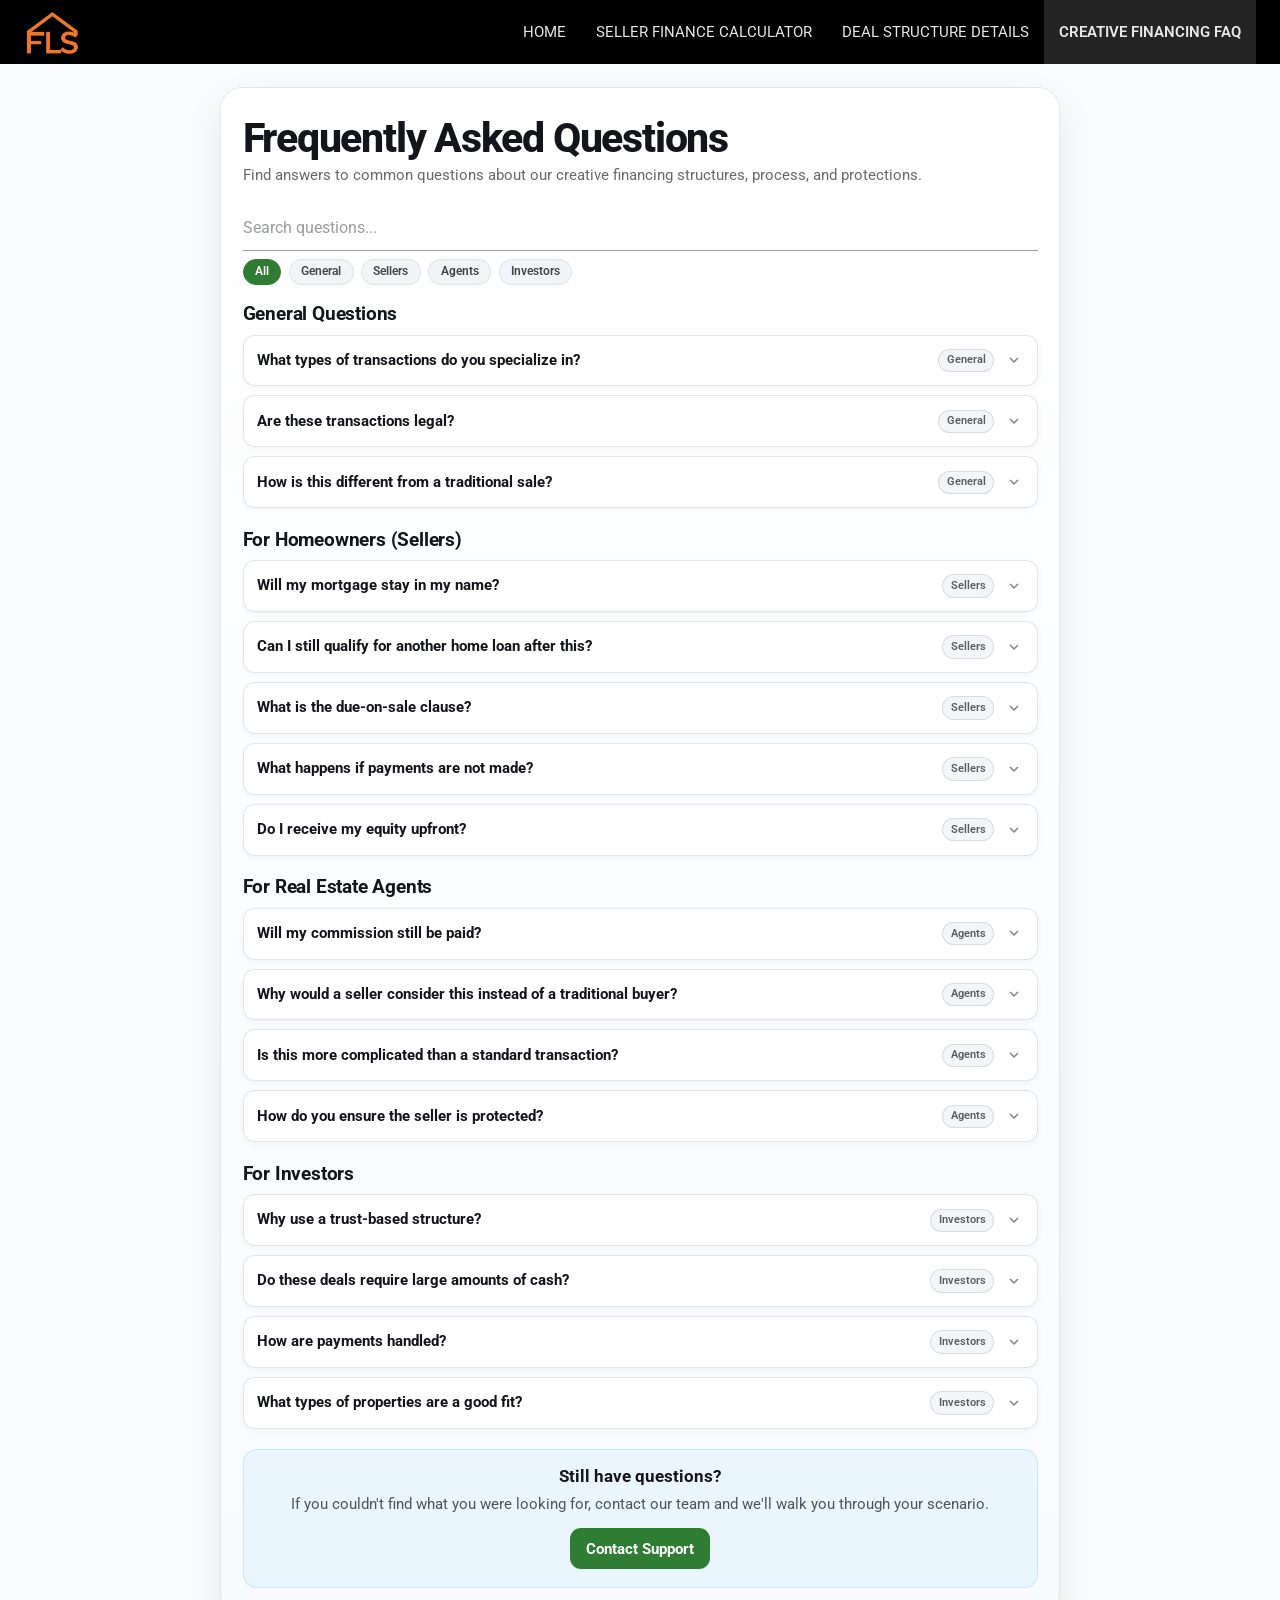
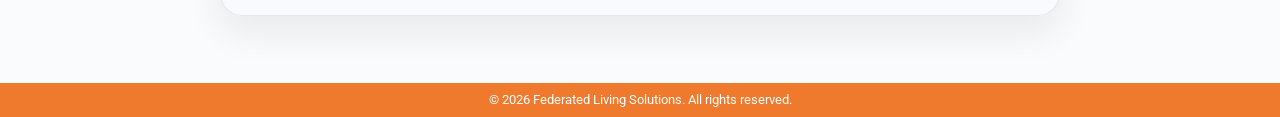
==== creative-financing-faq.html @ 3bc5216f "new updates" ====
<!DOCTYPE html>
<html lang="en">
<head>
  <meta charset="UTF-8">
  <meta name="viewport" content="width=device-width, initial-scale=1.0">
  <title>Creative Financing FAQ | Federated Living Solutions</title>
  <link rel="icon" href="images/favicon.png" type="image/png">
  <link rel="apple-touch-icon" href="images/favicon.png">
  <link href="https://fonts.googleapis.com/icon?family=Material+Icons" rel="stylesheet">
  <link href="https://fonts.googleapis.com/css2?family=Roboto:wght@400;500;600;700&display=swap" rel="stylesheet">
  <link rel="stylesheet" href="https://cdnjs.cloudflare.com/ajax/libs/materialize/1.0.0/css/materialize.min.css">
  <link rel="stylesheet" href="style.css">
</head>
<body class="subpage-body">
  <header>
    <nav class="nav-extended fls-nav">
      <div class="nav-wrapper nav-full-width">
        <a href="index.html" class="brand-logo">
          <img src="images/logo_design_only.png" alt="Federated Living Solutions" class="nav-logo">
        </a>
        <a href="#" data-target="mobile-nav" class="sidenav-trigger"><i class="material-icons">menu</i></a>
        <ul id="nav-mobile" class="right hide-on-med-and-down">
          <li><a href="index.html">Home</a></li>
          <li><a href="seller-finance-offer-value-calculator.html">Seller finance calculator</a></li>
          <li><a href="deal-structure-details.html">Deal structure details</a></li>
          <li><a href="creative-financing-faq.html" class="active">Creative financing FAQ</a></li>
        </ul>
      </div>
    </nav>
    <ul class="sidenav" id="mobile-nav">
      <li><a href="index.html">Home</a></li>
      <li><a href="seller-finance-offer-value-calculator.html">Seller finance calculator</a></li>
      <li><a href="deal-structure-details.html">Deal structure details</a></li>
      <li><a href="creative-financing-faq.html" class="active">Creative financing FAQ</a></li>
    </ul>
  </header>

  <main class="subpage-main faq-page">
    <div class="container faq-container">
      <section class="faq-shell">
        <h1 class="subpage-title faq-title">Frequently Asked Questions</h1>
        <p class="faq-subtitle">
          Find answers to common questions about our creative financing structures, process, and protections.
        </p>

        <input
          id="faqSearch"
          class="faq-search"
          type="text"
          placeholder="Search questions..."
          autocomplete="off"
        />

        <div class="faq-chip-row" role="tablist" aria-label="Filter FAQ category">
          <button class="faq-chip is-active" data-filter="All" type="button">All</button>
          <button class="faq-chip" data-filter="General" type="button">General</button>
          <button class="faq-chip" data-filter="Sellers" type="button">Sellers</button>
          <button class="faq-chip" data-filter="Agents" type="button">Agents</button>
          <button class="faq-chip" data-filter="Investors" type="button">Investors</button>
        </div>

        <section id="faq-general" class="faq-group">
          <h2 class="faq-group-title">General Questions</h2>

          <details class="faq-item" data-tag="General">
            <summary>
              <span class="faq-question">What types of transactions do you specialize in?</span>
              <span class="faq-tag">General</span>
            </summary>
            <div class="faq-answer">
              We specialize in three primary structures: seller financing, the Mortgage Takeover Trust Acquisition Method,
              and hybrid structures that combine both. Each is designed to create flexible, clearly documented solutions
              that can benefit all parties involved.
            </div>
          </details>

          <details class="faq-item" data-tag="General">
            <summary>
              <span class="faq-question">Are these transactions legal?</span>
              <span class="faq-tag">General</span>
            </summary>
            <div class="faq-answer">
              Yes. These transactions are legal and commonly used in real estate. We structure all agreements with proper
              documentation and in alignment with established lending practices. We also encourage all parties to seek
              independent legal and financial advice before proceeding.
            </div>
          </details>

          <details class="faq-item" data-tag="General">
            <summary>
              <span class="faq-question">How is this different from a traditional sale?</span>
              <span class="faq-tag">General</span>
            </summary>
            <div class="faq-answer">
              A traditional sale typically requires a buyer to obtain a new loan and pay off the seller's existing
              mortgage at closing. Our approach allows for more flexibility by structuring terms that may avoid immediate
              payoff while still maintaining clear agreements and defined responsibilities.
            </div>
          </details>
        </section>

        <section id="faq-sellers" class="faq-group">
          <h2 class="faq-group-title">For Homeowners (Sellers)</h2>

          <details class="faq-item" data-tag="Sellers">
            <summary>
              <span class="faq-question">Will my mortgage stay in my name?</span>
              <span class="faq-tag">Sellers</span>
            </summary>
            <div class="faq-answer">
              In certain structures, including the Mortgage Takeover Trust Acquisition Method, the existing mortgage may
              remain in your name. However, responsibility for making payments is clearly defined and transferred through
              documented agreements.
            </div>
          </details>

          <details class="faq-item" data-tag="Sellers">
            <summary>
              <span class="faq-question">Can I still qualify for another home loan after this?</span>
              <span class="faq-tag">Sellers</span>
            </summary>
            <div class="faq-answer">
              In many cases, yes. With proper documentation (such as a lease agreement and proof of rental income),
              lenders may allow rental income to offset your existing mortgage when qualifying for a new loan, even
              without prior rental history.
            </div>
          </details>

          <details class="faq-item" data-tag="Sellers">
            <summary>
              <span class="faq-question">What is the due-on-sale clause?</span>
              <span class="faq-tag">Sellers</span>
            </summary>
            <div class="faq-answer">
              Most mortgages contain a due-on-sale clause, giving the lender the right to call the loan due if ownership
              changes. While this clause exists, these transactions are structured with an understanding of how lenders
              typically evaluate performing loans and documented agreements.
            </div>
          </details>

          <details class="faq-item" data-tag="Sellers">
            <summary>
              <span class="faq-question">What happens if payments are not made?</span>
              <span class="faq-tag">Sellers</span>
            </summary>
            <div class="faq-answer">
              Agreements clearly define responsibilities and protections. As with any transaction, risk exists. Our
              structures are designed to mitigate it through documentation and controls. If a payment is missed, a deed
              in lieu of foreclosure can be used based on the governing agreement.
            </div>
          </details>

          <details class="faq-item" data-tag="Sellers">
            <summary>
              <span class="faq-question">Do I receive my equity upfront?</span>
              <span class="faq-tag">Sellers</span>
            </summary>
            <div class="faq-answer">
              It depends on structure. Some transactions provide partial upfront proceeds, while others distribute equity
              over time through structured payments.
            </div>
          </details>
        </section>

        <section id="faq-agents" class="faq-group">
          <h2 class="faq-group-title">For Real Estate Agents</h2>

          <details class="faq-item" data-tag="Agents">
            <summary>
              <span class="faq-question">Will my commission still be paid?</span>
              <span class="faq-tag">Agents</span>
            </summary>
            <div class="faq-answer">
              Yes. Commissions are preserved and paid according to agreed transaction terms, consistent with standard
              deal documentation.
            </div>
          </details>

          <details class="faq-item" data-tag="Agents">
            <summary>
              <span class="faq-question">Why would a seller consider this instead of a traditional buyer?</span>
              <span class="faq-tag">Agents</span>
            </summary>
            <div class="faq-answer">
              These structures can help when a property is not attracting strong traditional offers, when maximizing price
              is important, or when flexibility in timing and payments is a priority.
            </div>
          </details>

          <details class="faq-item" data-tag="Agents">
            <summary>
              <span class="faq-question">Is this more complicated than a standard transaction?</span>
              <span class="faq-tag">Agents</span>
            </summary>
            <div class="faq-answer">
              It can be different, but not necessarily more complicated. The primary difference is structure. We manage
              communication, documentation, and coordination to keep all parties aligned.
            </div>
          </details>

          <details class="faq-item" data-tag="Agents">
            <summary>
              <span class="faq-question">How do you ensure the seller is protected?</span>
              <span class="faq-tag">Agents</span>
            </summary>
            <div class="faq-answer">
              We use clear documentation, defined roles, and trust-based oversight where applicable. Independent legal and
              financial review is encouraged so parties fully understand the agreement before closing.
            </div>
          </details>
        </section>

        <section id="faq-investors" class="faq-group">
          <h2 class="faq-group-title">For Investors</h2>

          <details class="faq-item" data-tag="Investors">
            <summary>
              <span class="faq-question">Why use a trust-based structure?</span>
              <span class="faq-tag">Investors</span>
            </summary>
            <div class="faq-answer">
              A trust-based structure provides organization, documentation, and clear role definition. It can also align
              with how lenders verify ownership interests and borrower eligibility.
            </div>
          </details>

          <details class="faq-item" data-tag="Investors">
            <summary>
              <span class="faq-question">Do these deals require large amounts of cash?</span>
              <span class="faq-tag">Investors</span>
            </summary>
            <div class="faq-answer">
              Not always. Many structures are designed to reduce reliance on traditional financing and can be tailored to
              lower upfront capital requirements, depending on the deal.
            </div>
          </details>

          <details class="faq-item" data-tag="Investors">
            <summary>
              <span class="faq-question">How are payments handled?</span>
              <span class="faq-tag">Investors</span>
            </summary>
            <div class="faq-answer">
              Payment structures are deal-specific but clearly defined in writing. Payments may go directly to the seller,
              toward an existing mortgage, or both.
            </div>
          </details>

          <details class="faq-item" data-tag="Investors">
            <summary>
              <span class="faq-question">What types of properties are a good fit?</span>
              <span class="faq-tag">Investors</span>
            </summary>
            <div class="faq-answer">
              These structures are often suitable for properties with existing financing, properties with equity, and
              situations where flexibility is needed to reach an agreement.
            </div>
          </details>
        </section>

        <section class="faq-support">
          <h3>Still have questions?</h3>
          <p>
            If you couldn't find what you were looking for, contact our team and we'll walk you through your scenario.
          </p>
          <a href="mailto:paul@federatedlivingsolutions.com" class="faq-support-btn">Contact Support</a>
        </section>
      </section>
    </div>
  </main>

  <footer class="page-footer fls-primary">
    <div class="container">
      <div class="row">
        <div class="col s12">
          <p class="white-text">&copy; 2026 Federated Living Solutions. All rights reserved.</p>
        </div>
      </div>
    </div>
  </footer>

  <script src="https://cdnjs.cloudflare.com/ajax/libs/materialize/1.0.0/js/materialize.min.js"></script>
  <script>
    document.addEventListener('DOMContentLoaded', function() {
      M.Sidenav.init(document.querySelectorAll('.sidenav'), {});

      var searchInput = document.getElementById('faqSearch');
      var chips = Array.from(document.querySelectorAll('.faq-chip'));
      var items = Array.from(document.querySelectorAll('.faq-item'));
      var groups = Array.from(document.querySelectorAll('.faq-group'));
      var currentFilter = 'All';

      function normalize(text) {
        return String(text || '').toLowerCase().trim();
      }

      function updateFaq() {
        var query = normalize(searchInput ? searchInput.value : '');

        items.forEach(function (item) {
          var tag = item.getAttribute('data-tag') || '';
          var text = normalize(item.textContent);
          var matchesFilter = currentFilter === 'All' || tag === currentFilter;
          var matchesQuery = !query || text.indexOf(query) !== -1;
          item.style.display = matchesFilter && matchesQuery ? '' : 'none';
          if (!(matchesFilter && matchesQuery)) {
            item.removeAttribute('open');
          }
        });

        groups.forEach(function (group) {
          var hasVisible = Array.from(group.querySelectorAll('.faq-item')).some(function (item) {
            return item.style.display !== 'none';
          });
          group.style.display = hasVisible ? '' : 'none';
        });
      }

      if (searchInput) {
        searchInput.addEventListener('input', updateFaq);
      }

      chips.forEach(function (chip) {
        chip.addEventListener('click', function () {
          currentFilter = chip.getAttribute('data-filter') || 'All';
          chips.forEach(function (c) {
            c.classList.toggle('is-active', c === chip);
          });
          updateFaq();
        });
      });

      updateFaq();
    });
  </script>
</body>
</html>
---- style.css ----
/* Federated Living Solutions – orange theme & overrides */

:root {
  --primary: rgb(239, 121, 44);
  --primary-dark: rgb(210, 100, 35);
  --primary-light: rgba(239, 121, 44, 0.15);
  --house-blue: #1a2d4a;
  --house-sky: #c7d7e8;
  --house-sky-soft: #87b0dc;
}

html {
  scroll-behavior: smooth;
  overflow-x: hidden;
}

body {
  font-family: 'Roboto', sans-serif;
  background-color: #fafbfc;
  overflow-x: hidden;
}

/* Theme overrides */
.fls-primary {
  background-color: var(--primary) !important;
}

.fls-nav {
  background: #000 !important;
  border: none !important;
  box-shadow: none !important;
}

.fls-primary-text {
  color: var(--primary) !important;
}

.fls-btn {
  background-color: var(--primary) !important;
}

.fls-btn:hover {
  background-color: var(--primary-dark) !important;
}

/* Navbar */
header {
  position: fixed;
  top: 0;
  left: 0;
  right: 0;
  z-index: 1000;
  border: none;
  box-shadow: none;
}

nav {
  border: none !important;
  box-shadow: none !important;
}

main {
  padding-top: 64px;
  overflow-x: hidden;
}

/* Standalone pages (calculator, FAQ)
   Note: `main { padding-top: 64px }` is overridden if we use padding shorthand on .subpage-main—
   use explicit top = fixed nav (64px) + content offset so the title clears the bar. */
body.subpage-body {
  display: flex;
  flex-direction: column;
  min-height: 100vh;
  min-height: 100dvh;
}

body.subpage-body .subpage-main {
  flex: 1 0 auto;
}

.subpage-main {
  /* Nav is fixed: include 64px + breathing room below it (do not use padding shorthand on top). */
  padding-top: calc(64px + 2.5rem);
  padding-bottom: 4rem;
  padding-left: 0;
  padding-right: 0;
  min-height: calc(100vh - 64px - 3.5rem);
  min-height: calc(100dvh - 64px - 3.5rem);
  background-color: #fafbfc;
  box-sizing: border-box;
}

.subpage-title {
  margin: 0;
  padding-top: 0.25rem;
  font-size: clamp(1.65rem, 4vw, 2.25rem);
  font-weight: 600;
  color: #14151a;
  letter-spacing: -0.02em;
  text-align: center;
}

@media screen and (max-width: 600px) {
  .subpage-main {
    padding-top: calc(64px + 1.75rem);
    padding-bottom: 3.5rem;
  }
}

/* —— Seller Finance Cash Value Calculator —— */
.sf-calc-page.subpage-main {
  padding-top: calc(64px + 1.25rem);
}

/* —— Creative Financing FAQ page —— */
.faq-page.subpage-main {
  padding-top: calc(64px + 1.5rem);
  padding-bottom: 4.5rem;
}

.faq-container {
  max-width: 1180px;
  margin: 0 auto;
  padding-left: 1rem;
  padding-right: 1rem;
}

@media screen and (min-width: 601px) {
  .faq-container {
    padding-left: 1.85rem;
    padding-right: 1.85rem;
  }
}

.faq-shell {
  background: linear-gradient(180deg, rgba(255, 255, 255, 0.99), rgba(248, 250, 253, 0.98));
  border-radius: 22px;
  border: 1px solid rgba(26, 45, 74, 0.1);
  box-shadow: 0 16px 36px rgba(15, 31, 54, 0.08);
  padding: 1.7rem 1.45rem 1.75rem;
}

.faq-title {
  text-align: left;
  margin-bottom: 0.3rem;
  font-size: clamp(2rem, 4vw, 2.7rem);
  font-weight: 800;
  letter-spacing: -0.03em;
  line-height: 1.05;
}

.faq-subtitle {
  margin: 0 0 1.15rem;
  color: rgba(20, 21, 26, 0.64);
  font-size: 1.03rem;
  line-height: 1.55;
}

.faq-toc {
  display: flex;
  flex-wrap: wrap;
  align-items: center;
  gap: 0.35rem;
  margin-bottom: 1rem;
  padding: 0.62rem 0.65rem;
  border-radius: 12px;
  border: 1px solid rgba(26, 45, 74, 0.1);
  background: rgba(248, 250, 253, 0.75) !important;
}

.faq-toc-label {
  font-size: 0.8rem;
  font-weight: 600;
  color: rgba(20, 21, 26, 0.58);
}

.faq-toc-link {
  display: inline-flex;
  align-items: center;
  padding: 0.2rem 0.52rem;
  min-height: 28px;
  border-radius: 8px;
  border: 1px solid rgba(26, 45, 74, 0.14);
  color: var(--house-blue);
  font-size: 0.76rem;
  font-weight: 600;
  text-decoration: none;
  background: #fff;
  transition: background-color 0.15s ease, border-color 0.15s ease;
}

.faq-toc-link:hover {
  background: rgba(26, 45, 74, 0.06);
  border-color: rgba(26, 45, 74, 0.2);
}

.faq-search {
  width: 100%;
  border: 1px solid rgba(26, 45, 74, 0.18);
  border-radius: 12px;
  background: #fff;
  font-size: 0.97rem;
  padding: 0 0.95rem;
  height: 48px;
  box-sizing: border-box;
  margin-bottom: 0.85rem;
}

.faq-search::placeholder {
  color: rgba(20, 21, 26, 0.42);
}

.faq-search:focus {
  outline: none;
  border-color: var(--primary);
  box-shadow: 0 0 0 3px var(--primary-light);
}

.faq-chip-row {
  display: flex;
  flex-wrap: wrap;
  gap: 0.5rem;
  margin-bottom: 1.2rem;
}

.faq-chip {
  border: 1px solid rgba(26, 45, 74, 0.08);
  border-radius: 999px;
  background: #f2f4f7;
  color: rgba(20, 21, 26, 0.78);
  font-size: 0.8rem;
  font-weight: 600;
  padding: 0.34rem 0.76rem;
  cursor: pointer;
  transition: all 0.15s ease;
}

.faq-chip:hover {
  border-color: rgba(26, 45, 74, 0.2);
  background: #e9edf2;
}

.faq-chip.is-active {
  background: #2e7d32;
  color: #fff;
  border-color: #2e7d32;
}

.faq-group {
  margin-bottom: 1.35rem;
}

.faq-group-title {
  margin: 0 0 0.7rem;
  font-size: 1.28rem;
  font-weight: 700;
  color: #14151a;
  letter-spacing: -0.01em;
}

.faq-item {
  border: 1px solid rgba(26, 45, 74, 0.12);
  border-radius: 12px;
  background: #fff;
  margin-bottom: 0.6rem;
  overflow: hidden;
  box-shadow: 0 2px 6px rgba(15, 31, 54, 0.04);
  transition: box-shadow 0.15s ease, border-color 0.15s ease;
}

.faq-item:hover {
  border-color: rgba(26, 45, 74, 0.2);
  box-shadow: 0 8px 18px rgba(15, 31, 54, 0.06);
}

.faq-item summary {
  list-style: none;
  display: grid;
  grid-template-columns: minmax(0, 1fr) auto auto;
  align-items: center;
  gap: 0.7rem;
  padding: 0.78rem 0.92rem;
  cursor: pointer;
}

.faq-item summary::-webkit-details-marker {
  display: none;
}

.faq-item summary::after {
  content: 'expand_more';
  font-family: 'Material Icons';
  font-size: 1.18rem;
  color: rgba(20, 21, 26, 0.52);
  flex: 0 0 auto;
}

.faq-item[open] summary::after {
  content: 'expand_less';
}

.faq-question {
  font-size: 0.97rem;
  font-weight: 700;
  color: #14151a;
  line-height: 1.35;
}

.faq-tag {
  display: inline-flex;
  align-items: center;
  border-radius: 999px;
  border: 1px solid rgba(26, 45, 74, 0.12);
  background: #f3f5f7;
  color: rgba(20, 21, 26, 0.68);
  font-size: 0.72rem;
  font-weight: 600;
  padding: 0.17rem 0.5rem;
  justify-self: start;
}

.faq-answer {
  border-top: 1px solid rgba(26, 45, 74, 0.08);
  padding: 0.82rem 0.92rem 0.92rem;
  color: rgba(20, 21, 26, 0.82);
  line-height: 1.62;
  font-size: 0.93rem;
}

.faq-support {
  background: rgba(14, 165, 233, 0.06);
  border: 1px solid rgba(14, 165, 233, 0.16);
  border-radius: 14px;
  padding: 1.2rem 1rem;
  margin-top: 1.3rem;
  text-align: center;
}

.faq-support h3 {
  margin: 0 0 0.35rem;
  font-size: 1.1rem;
  font-weight: 700;
  color: #14151a;
}

.faq-support p {
  margin: 0 0 0.85rem;
  color: rgba(20, 21, 26, 0.72);
  line-height: 1.6;
}

.faq-support-btn {
  display: inline-flex;
  align-items: center;
  justify-content: center;
  border-radius: 11px;
  background: #2e7d32;
  color: #fff;
  text-decoration: none;
  font-weight: 700;
  padding: 0.62rem 1.05rem;
}

.faq-support-btn:hover {
  background: #256a2a;
}

.faq-toc-link:focus-visible,
.faq-chip:focus-visible,
.faq-item summary:focus-visible,
.faq-support-btn:focus-visible,
.faq-search:focus-visible {
  outline: 2px solid rgba(38, 132, 255, 0.85);
  outline-offset: 2px;
}

@media screen and (max-width: 760px) {
  .faq-shell {
    border-radius: 16px;
    padding: 1.2rem 0.9rem 1.25rem;
  }

  .faq-title {
    font-size: clamp(1.7rem, 6.5vw, 2.15rem);
  }

  .faq-subtitle {
    font-size: 0.95rem;
    margin-bottom: 0.9rem;
  }

  .faq-toc {
    margin-bottom: 0.82rem;
    padding: 0.52rem 0.55rem;
  }

  .faq-item summary {
    grid-template-columns: minmax(0, 1fr) auto;
    padding: 0.7rem 0.78rem;
  }

  .faq-tag {
    grid-column: 1 / span 1;
    margin-top: 0.25rem;
  }

  .faq-item summary::after {
    grid-column: 2;
    grid-row: 1 / span 2;
    align-self: center;
  }

  .faq-answer {
    padding: 0.75rem 0.78rem 0.85rem;
  }
}

/* —— Deal Structure Details page —— */
.dsd-page.subpage-main {
  padding-top: calc(64px + 1.9rem);
  padding-bottom: 5.5rem;
  background: #f7f8fa;
}

.dsd-container {
  max-width: none;
  margin: 0 auto;
  padding-left: 1.15rem;
  padding-right: 1.15rem;
}

.dsd-layout {
  display: block;
  max-width: none;
  margin: 0;
}

.dsd-main-content {
  min-width: 0;
  width: 100%;
  max-width: 1360px;
  margin: 0 auto;
}

.dsd-quicklinks {
  position: fixed;
  top: calc(64px + 1rem);
  left: calc(50% - 680px - 250px);
  width: 220px;
  height: auto;
  min-height: 0;
  line-height: normal;
  margin-top: 0.9rem;
  background: transparent;
  border: 0;
  border-radius: 0;
  padding: 0;
  max-height: calc(100vh - (64px + 2rem));
  overflow-y: auto;
  z-index: 120;
}

.dsd-quicklinks-title {
  margin: 0 0 0.5rem;
  padding: 0 0.35rem;
  font-size: 0.76rem;
  font-weight: 700;
  text-transform: uppercase;
  letter-spacing: 0.06em;
  color: rgba(20, 21, 26, 0.58);
}

.dsd-quicklink {
  display: block;
  padding: 0.48rem 0.25rem;
  margin-bottom: 0.28rem;
  border-radius: 6px;
  color: #12345d;
  text-decoration: none;
  font-size: 0.98rem;
  font-weight: 600;
  line-height: 1.3 !important;
  height: auto;
}

.dsd-quicklink:last-child {
  margin-bottom: 0;
}

.dsd-quicklink:hover {
  background: rgba(26, 45, 74, 0.06);
}

#dsd-overview,
#dsd-seller-financing,
#dsd-mortgage-trust,
#dsd-hybrid,
#dsd-alignment-risk,
#dsd-commitment {
  scroll-margin-top: 100px;
}

@media screen and (min-width: 601px) {
  .dsd-container {
    padding-left: 2.25rem;
    padding-right: 2.25rem;
  }
}

.dsd-hero,
.dsd-section {
  position: relative;
  background: #fff;
  border: 1px solid rgba(26, 45, 74, 0.1);
  border-radius: 22px;
  box-shadow: none;
  padding: 1.8rem 1.55rem 1.9rem;
  margin-bottom: 2rem;
}

.dsd-section::before {
  content: '';
  position: absolute;
  left: 1.6rem;
  right: 1.6rem;
  top: 0.95rem;
  height: 1px;
  background: linear-gradient(90deg, rgba(26, 45, 74, 0.1), rgba(26, 45, 74, 0.02));
  display: none;
}

.dsd-title {
  text-align: left;
  margin-bottom: 0.55rem;
  font-size: clamp(2.2rem, 4.45vw, 3rem);
  font-weight: 900;
  letter-spacing: -0.03em;
  line-height: 1.02;
  color: #0f1f36;
}

.dsd-subtitle {
  margin: 0.35rem 0 1.45rem;
  font-size: clamp(1.1rem, 2.05vw, 1.24rem);
  font-weight: 700;
  color: #12345d;
  letter-spacing: -0.01em;
}

.dsd-intro {
  margin: 0 0 1.15rem;
  color: rgba(20, 21, 26, 0.74);
  line-height: 1.72;
  font-size: 1.05rem;
}

.dsd-hero .dsd-intro:last-of-type {
  margin-bottom: 0.8rem;
}

.dsd-hero .dsd-list {
  margin-bottom: 0;
  padding-left: 1.35rem;
}

.dsd-hero .dsd-list li {
  margin-bottom: 0.5rem;
}

.dsd-hero .dsd-list li:last-child {
  margin-bottom: 0;
}

.dsd-h2 {
  margin: 0 0 1.35rem;
  padding-bottom: 0;
  border-bottom: 0;
  font-size: clamp(1.62rem, 2.85vw, 2.05rem);
  font-weight: 800;
  line-height: 1.16;
  letter-spacing: -0.015em;
  color: #0f1f36;
}

.dsd-h3 {
  margin: 0 0 0.8rem;
  font-size: 1.12rem;
  font-weight: 700;
  color: #12345d;
}

.dsd-flow-title {
  margin: 0.15rem 0 0.85rem;
  padding-top: 0.15rem;
  font-size: 1.72rem;
  font-weight: 800;
  letter-spacing: -0.01em;
  color: #0f1f36;
}

.dsd-h3-tight {
  margin-top: 1rem;
}

.dsd-card-grid,
.dsd-adv-grid {
  display: grid;
  grid-template-columns: 1fr;
  gap: 1.35rem;
  align-items: stretch;
}

.dsd-card-grid {
  margin-bottom: 1.25rem;
  padding-bottom: 0.9rem;
  border-bottom: 1px solid rgba(26, 45, 74, 0.08);
}

.dsd-adv-grid {
  margin-top: 0.05rem;
}

.dsd-card {
  background: transparent;
  border: 0;
  border-radius: 0;
  padding: 0;
  box-shadow: none;
  min-width: 0;
}

.dsd-card p {
  margin: 0 0 0.9rem;
  color: rgba(20, 21, 26, 0.75);
  line-height: 1.72;
  font-size: 1.02rem;
}

.dsd-card p:last-child {
  margin-bottom: 0;
}

.dsd-label {
  margin: 1.05rem 0 0.55rem !important;
  font-weight: 700;
  color: #0f1f36 !important;
  font-size: 1rem;
}

.dsd-list {
  margin: 0 0 0.95rem;
  padding-left: 1.3rem;
}

.dsd-list li {
  margin-bottom: 0.56rem;
  line-height: 1.7;
  color: rgba(20, 21, 26, 0.75);
  font-size: 1.01rem;
}

.dsd-list li:last-child {
  margin-bottom: 0;
}

.dsd-section--strategy .dsd-list {
  list-style: none;
  padding-left: 0;
}

.dsd-section--strategy .dsd-list li {
  position: relative;
  padding-left: 1.35rem;
}

.dsd-section--strategy .dsd-list li::before {
  content: '✓';
  position: absolute;
  left: 0;
  top: 0.03rem;
  color: var(--primary);
  font-size: 0.88rem;
  font-weight: 700;
}

.dsd-section-last {
  margin-bottom: 0;
}

@media screen and (min-width: 901px) {
  .dsd-card-grid {
    grid-template-columns: repeat(2, minmax(0, 1fr));
    gap: 1.45rem;
    margin-bottom: 1.35rem;
    padding-bottom: 1rem;
  }

  .dsd-adv-grid {
    grid-template-columns: repeat(3, minmax(0, 1fr));
    gap: 1.45rem;
    margin-top: 0;
  }
}

@media screen and (max-width: 1200px) {
  .dsd-layout {
    grid-template-columns: 1fr;
    gap: 0.95rem;
    max-width: none;
  }

  .dsd-page.subpage-main {
    padding-top: calc(64px + 7.25rem);
    padding-bottom: 4rem;
  }

  .dsd-quicklinks {
    position: fixed;
    top: 64px;
    left: 0;
    right: 0;
    width: 100%;
    z-index: 50;
    border-radius: 0;
    border-left: 0;
    border-right: 0;
    padding: 0.4rem 0.72rem 0.48rem;
    display: flex;
    align-items: center;
    flex-wrap: nowrap;
    gap: 0.38rem;
    overflow-x: auto;
    overflow-y: hidden;
    white-space: nowrap;
    -webkit-overflow-scrolling: touch;
    box-shadow: 0 4px 12px rgba(11, 23, 41, 0.08);
  }

  .dsd-quicklinks-title {
    flex: 0 0 auto;
    margin: 0;
    padding: 0;
    font-size: 0.72rem;
  }

  .dsd-quicklink {
    flex: 0 0 auto;
    margin-bottom: 0;
    border: 1px solid rgba(26, 45, 74, 0.15);
    background: #fff;
    padding: 0.26rem 0.42rem;
    font-size: 0.75rem;
    border-radius: 7px;
  }

  .dsd-hero,
  .dsd-section {
    border-radius: 18px;
    padding: 1.35rem 1.05rem 1.45rem;
    margin-bottom: 1.35rem;
  }

  .dsd-section::before {
    left: 1.05rem;
    right: 1.05rem;
  }

  .dsd-h2 {
    margin-bottom: 1.08rem;
    padding-bottom: 0.62rem;
  }

  .dsd-flow-title {
    font-size: 1.52rem;
    margin-bottom: 0.72rem;
  }

  .dsd-card {
    padding: 0;
  }

  .dsd-card-grid {
    margin-bottom: 1.1rem;
    padding-bottom: 0.85rem;
  }

  .dsd-adv-grid {
    margin-top: 0;
  }

  .dsd-subtitle {
    margin-top: 0.28rem;
    margin-bottom: 1.15rem;
  }

  .dsd-intro {
    margin-bottom: 0.95rem;
    line-height: 1.66;
  }

  .dsd-hero .dsd-intro:last-of-type {
    margin-bottom: 0.7rem;
  }
}

@media screen and (min-width: 901px) and (max-width: 1700px) {
  .dsd-quicklinks {
    left: max(1.15rem, calc((100vw - 1360px) / 2 - 240px));
  }
}

.sf-calc-container {
  width: 100%;
  max-width: 1200px;
  margin: 0 auto;
  padding-left: 0.75rem;
  padding-right: 0.75rem;
}

@media screen and (min-width: 601px) {
  .sf-calc-container {
    padding-left: 1.5rem;
    padding-right: 1.5rem;
  }
}

.sf-calc-card {
  max-width: 1200px;
  margin: 0 auto;
  background: #fff;
  border-radius: 16px;
  padding: 1.5rem 1.25rem 1.75rem;
  box-shadow: 0 8px 32px rgba(15, 31, 54, 0.08);
  border: 1px solid rgba(0, 0, 0, 0.06);
}

@media screen and (min-width: 601px) {
  .sf-calc-card {
    padding: 2rem 2rem 2.25rem;
  }
}

.sf-calc-title {
  margin: 0 0 0.5rem;
  font-size: clamp(1.5rem, 4vw, 2rem);
  font-weight: 600;
  color: #14151a;
  letter-spacing: -0.02em;
  line-height: 1.2;
}

.sf-calc-subtitle {
  margin: 0 0 1.5rem;
  color: rgba(20, 21, 26, 0.62);
  font-size: 1rem;
  line-height: 1.55;
  max-width: 52rem;
}

.sf-calc-h2 {
  margin: 0 0 1rem;
  font-size: 1.25rem;
  font-weight: 600;
  color: #14151a;
}

.sf-calc-h2--spaced {
  margin-top: 1.75rem;
}

.sf-calc-h3 {
  margin: 1.5rem 0 0.75rem;
  font-size: 1.05rem;
  font-weight: 600;
  color: var(--house-blue);
}

.sf-calc-h3--tight {
  margin-top: 0;
}

.sf-calc-explainer {
  margin-top: 1.35rem;
  padding: 1rem 1rem 1.05rem;
  background: rgba(26, 45, 74, 0.05);
  border: 1px solid rgba(26, 45, 74, 0.12);
  border-radius: 12px;
  font-size: 0.875rem;
  line-height: 1.55;
  color: rgba(20, 21, 26, 0.88);
}

.sf-calc-expander {
  background: #fff;
  border: 1px solid rgba(26, 45, 74, 0.14);
  border-radius: 10px;
  margin-bottom: 0.65rem;
  padding: 0.1rem 0.85rem 0.85rem;
}

.sf-calc-expander:last-child {
  margin-bottom: 0;
}

.sf-calc-expander summary {
  cursor: pointer;
  font-size: 0.9375rem;
  font-weight: 600;
  color: var(--house-blue);
  line-height: 1.35;
  padding: 0.65rem 0;
  list-style: none;
}

.sf-calc-expander summary::-webkit-details-marker {
  display: none;
}

.sf-calc-expander summary::before {
  content: '+';
  display: inline-block;
  width: 1rem;
  margin-right: 0.25rem;
  color: rgba(20, 21, 26, 0.7);
}

.sf-calc-expander[open] summary::before {
  content: '−';
}

.sf-calc-explainer p {
  margin: 0 0 0.75rem;
}

.sf-calc-explainer > p:last-child {
  margin-bottom: 0;
}

.sf-calc-explainer h4 {
  margin: 1.15rem 0 0.5rem;
  font-size: 0.9375rem;
  font-weight: 600;
  color: var(--house-blue);
  line-height: 1.35;
}

.sf-calc-explainer h4:first-of-type {
  margin-top: 0.85rem;
}

.sf-calc-explainer-lead {
  margin: 0 0 0.75rem;
}

.sf-calc-explainer-list {
  margin: 0 0 0.85rem;
  padding-left: 1.25rem;
  list-style: disc;
}

.sf-calc-explainer-list li {
  margin-bottom: 0.4rem;
  padding-left: 0.1rem;
}

.sf-calc-explainer-list li:last-child {
  margin-bottom: 0;
}

.sf-calc-explainer-sublist {
  margin: 0.32rem 0 0.12rem;
  padding-left: 1.1rem;
  list-style: circle;
}

.sf-calc-explainer-sublist li {
  margin-bottom: 0.25rem;
}

.sf-calc-explainer-note {
  margin: 0.1rem 0 0.75rem;
  padding: 0.55rem 0.65rem;
  border-left: 3px solid rgba(26, 45, 74, 0.32);
  background: rgba(26, 45, 74, 0.04);
  border-radius: 6px;
}

.sf-calc-grid {
  display: grid;
  grid-template-columns: minmax(0, 380px) minmax(0, 1fr);
  gap: 1.5rem;
  align-items: start;
}

/* Prevent grid overflow: default min-width:auto lets content spill past column */
.sf-calc-grid > .sf-calc-panel {
  min-width: 0;
}

@media screen and (max-width: 992px) {
  .sf-calc-grid {
    grid-template-columns: 1fr;
  }
}

.sf-calc-panel {
  background: #f8f9fc;
  border: 1px solid rgba(26, 45, 74, 0.1);
  border-radius: 14px;
  padding: 1.25rem 1.1rem 1.5rem;
  box-sizing: border-box;
  overflow-x: hidden;
}

@media screen and (min-width: 601px) {
  .sf-calc-panel {
    padding: 1.35rem 1.35rem 1.5rem;
  }
}

.sf-calc-field {
  display: flex;
  flex-direction: column;
  margin-bottom: 0.9rem;
}

.sf-calc-field label {
  margin-bottom: 0.35rem;
  font-weight: 600;
  font-size: 0.8125rem;
  color: rgba(20, 21, 26, 0.85);
  letter-spacing: 0.01em;
}

.sf-calc-hint {
  font-weight: 400;
  color: rgba(20, 21, 26, 0.5);
  font-size: 0.7rem;
  letter-spacing: 0;
}

.sf-calc-field--readonly {
  margin-bottom: 0.9rem;
}

.sf-calc-readonly-label {
  display: block;
  margin-bottom: 0.35rem;
  font-weight: 600;
  font-size: 0.8125rem;
  color: rgba(20, 21, 26, 0.85);
  letter-spacing: 0.01em;
}

.sf-calc-readonly-value {
  padding: 0.65rem 0.75rem;
  border: 1px solid rgba(26, 45, 74, 0.15);
  border-radius: 10px;
  font-size: 0.9375rem;
  font-weight: 600;
  color: #14151a;
  background: rgba(26, 45, 74, 0.04);
  box-sizing: border-box;
}

.sf-calc-readonly-hint {
  margin: 0.35rem 0 0;
  font-size: 0.75rem;
  color: rgba(20, 21, 26, 0.5);
  line-height: 1.35;
}

#downPercentDisplay {
  color: rgba(20, 21, 26, 0.9);
  font-weight: 700;
}

.sf-calc-validation-error {
  margin: 0 0 0.75rem;
  padding: 0.55rem 0.65rem;
  font-size: 0.8125rem;
  color: #b71c1c;
  background: rgba(198, 40, 40, 0.08);
  border-radius: 8px;
  line-height: 1.35;
}

.sf-calc-field input.sf-calc-input--invalid {
  border-color: #c62828;
  box-shadow: 0 0 0 3px rgba(198, 40, 40, 0.15);
}

.sf-calc-field input[type='number'],
.sf-calc-field input[type='text'] {
  width: 100%;
  max-width: 100%;
  min-width: 0;
  padding: 0.65rem 0.75rem;
  border: 1px solid rgba(26, 45, 74, 0.2);
  border-radius: 10px;
  font-size: 0.9375rem;
  font-family: 'Roboto', sans-serif;
  background: #fff;
  color: #14151a;
  transition: border-color 0.15s ease, box-shadow 0.15s ease;
  box-sizing: border-box;
}

.sf-calc-input-with-prefix {
  position: relative;
}

.sf-calc-input-prefix {
  position: absolute;
  top: 50%;
  left: 0.75rem;
  transform: translateY(-50%);
  font-size: 0.95rem;
  font-weight: 600;
  color: rgba(20, 21, 26, 0.6);
  pointer-events: none;
  z-index: 1;
}

.sf-calc-input-with-prefix input[type='number'],
.sf-calc-input-with-prefix input[type='text'] {
  padding-left: 1.65rem;
}

.sf-calc-field input[type='number']:focus,
.sf-calc-field input[type='text']:focus {
  outline: none;
  border-color: var(--primary);
  box-shadow: 0 0 0 3px var(--primary-light);
}

.sf-calc-field input[type='number'].sf-calc-input--invalid:focus,
.sf-calc-field input[type='text'].sf-calc-input--invalid:focus {
  border-color: #c62828;
  box-shadow: 0 0 0 3px rgba(198, 40, 40, 0.2);
}

.sf-calc-checkbox-field {
  margin-bottom: 1rem;
}

.sf-calc-checkbox-material {
  display: block;
  width: 100%;
  cursor: pointer;
  margin: 0;
  font-size: 0.9375rem;
  font-weight: 600;
  color: rgba(20, 21, 26, 0.85);
}

.sf-calc-checkbox-material [type='checkbox'] + span:not(.lever) {
  padding-left: 2rem;
  line-height: 1.5;
  user-select: none;
}

/* Theme: Materialize filled-in uses teal (#26a69a); use primary for checked box */
.sf-calc-panel [type='checkbox'].filled-in:checked + span:not(.lever):after {
  border-color: var(--primary) !important;
  background-color: var(--primary) !important;
}

.sf-calc-panel [type='checkbox'].filled-in.tabbed:checked:focus + span:not(.lever):after {
  border-color: var(--primary-dark) !important;
  background-color: var(--primary-dark) !important;
}

.sf-calc-summary-block {
  background: #e8eaef;
  border-radius: 14px;
  padding: 1.15rem 1.15rem 1.2rem;
  margin-bottom: 1.5rem;
  box-sizing: border-box;
}

.sf-calc-section-block {
  background: #e8eaef;
  border-radius: 14px;
  padding: 1.15rem 1.15rem 1.2rem;
  margin-bottom: 1.15rem;
  box-sizing: border-box;
}

.sf-calc-section-block--compact {
  padding-bottom: 1rem;
}

.sf-calc-h2--summary {
  margin: 0 0 1rem;
  font-size: 1.125rem;
  font-weight: 700;
  color: #14151a;
}

.sf-calc-summary-grid {
  display: grid;
  grid-template-columns: repeat(2, minmax(0, 1fr));
  gap: 0.85rem;
  margin-bottom: 1rem;
}

@media screen and (max-width: 400px) {
  .sf-calc-summary-grid {
    grid-template-columns: 1fr;
  }
}

.sf-calc-metric {
  background: #fff;
  border: 1px solid rgba(0, 0, 0, 0.1);
  border-radius: 12px;
  padding: 0.95rem 1rem;
  box-shadow: 0 1px 2px rgba(0, 0, 0, 0.04);
  box-sizing: border-box;
}

.sf-calc-metric--full-width {
  width: 100%;
  margin-bottom: 0.85rem;
}

.sf-calc-metric--mid-oc-offer {
  border-color: rgba(26, 45, 74, 0.22);
  box-shadow: 0 2px 6px rgba(26, 45, 74, 0.07);
}

.sf-calc-metric--mid-oc-offer .sf-calc-metric-value {
  font-size: clamp(1.35rem, 4vw, 1.75rem);
}

.sf-calc-metric-label {
  font-size: 0.6875rem;
  color: rgba(20, 21, 26, 0.5);
  margin-bottom: 0.4rem;
  text-transform: uppercase;
  letter-spacing: 0.07em;
  font-weight: 600;
  line-height: 1.3;
}

.sf-calc-metric-value {
  font-size: clamp(1.15rem, 3.2vw, 1.4rem);
  font-weight: 700;
  color: #14151a;
  word-break: break-word;
  line-height: 1.2;
}

.sf-calc-metric--cash-to-seller {
  background: #f3f8f4;
  border-color: rgba(46, 125, 50, 0.2);
  box-shadow: 0 1px 2px rgba(46, 125, 50, 0.04);
}

.sf-calc-metric--cash-to-seller .sf-calc-metric-label {
  color: rgba(27, 94, 32, 0.68);
}

.sf-calc-metric--cash-to-seller .sf-calc-metric-value {
  color: #2f6e35;
}

.sf-calc-h3--agent-commission {
  margin-top: 0rem;
  margin-bottom: 0.55rem;
}

.sf-calc-summary-grid--agent-commission {
  margin-bottom: 0;
}

.sf-calc-summary-grid--agent-commission .sf-calc-metric {
  background: #fcfcfe;
  border-color: rgba(26, 45, 74, 0.12);
  box-shadow: none;
}

.sf-calc-summary-irr-wrap {
  margin-top: 0.15rem;
}

.sf-calc-summary-irr-table {
  width: 100%;
  border-collapse: collapse;
  font-size: 0.8125rem;
  border-radius: 10px;
  overflow: hidden;
  border: 1px solid rgba(0, 0, 0, 0.08);
  background: #faf7f2;
}

.sf-calc-summary-irr-table thead th {
  background: #dcd6ea;
  color: #2a2438;
  font-weight: 700;
  text-align: left;
  padding: 0.55rem 0.7rem;
  font-size: 0.8125rem;
  letter-spacing: 0.02em;
  border-bottom: 1px solid rgba(0, 0, 0, 0.06);
}

.sf-calc-summary-irr-table tbody th,
.sf-calc-summary-irr-table tbody td {
  padding: 0.55rem 0.7rem;
  font-weight: 700;
  color: #14151a;
  border-top: 1px solid rgba(0, 0, 0, 0.06);
  vertical-align: top;
}

.sf-calc-summary-irr-table tbody th {
  text-align: left;
  font-weight: 700;
  background: #faf7f2;
}

.sf-calc-summary-irr-table tbody td {
  text-align: right;
  white-space: nowrap;
  background: #faf7f2;
}

@media screen and (min-width: 601px) {
  .sf-calc-summary-irr-table {
    font-size: 0.875rem;
  }

  .sf-calc-summary-irr-table thead th {
    font-size: 0.875rem;
  }
}

.sf-calc-table-wrap {
  overflow-x: auto;
  -webkit-overflow-scrolling: touch;
  margin: 0 -0.25rem;
  padding: 0 0.25rem;
}

.sf-calc-table {
  width: 100%;
  min-width: 520px;
  border-collapse: collapse;
  background: #fff;
  border-radius: 10px;
  overflow: hidden;
  font-size: 0.8125rem;
}

@media screen and (min-width: 601px) {
  .sf-calc-table {
    font-size: 0.875rem;
  }
}

.sf-calc-table th,
.sf-calc-table td {
  padding: 0.65rem 0.5rem;
  border-bottom: 1px solid rgba(26, 45, 74, 0.1);
  text-align: right;
  white-space: nowrap;
}

.sf-calc-table th:first-child,
.sf-calc-table td:first-child {
  text-align: left;
  white-space: normal;
  max-width: 11rem;
}

.sf-calc-table thead th {
  background: var(--house-blue);
  color: #fff;
  font-weight: 600;
  font-size: 0.75rem;
  letter-spacing: 0.04em;
  text-transform: uppercase;
}

.sf-calc-total-row td {
  font-weight: 700;
  background: rgba(239, 121, 44, 0.1);
  color: #14151a;
}

.sf-calc-table tbody tr:last-child td {
  border-bottom: none;
}

.nav-full-width {
  max-width: none;
  padding-left: 24px;
  padding-right: 24px;
}

@media screen and (max-width: 600px) {
  .nav-full-width {
    padding-left: 16px;
    padding-right: 16px;
  }

  .nav-logo {
    height: 40px;
  }
}

.nav-logo {
  height: 48px;
  width: auto;
  vertical-align: middle;
}

nav .nav-wrapper {
  display: flex;
  align-items: center;
  justify-content: space-between;
  width: 100%;
}

nav .brand-logo {
  display: flex;
  align-items: center;
  margin-left: 0;
}

nav #nav-mobile {
  margin-left: auto;
  flex-shrink: 0;
}

nav ul a {
  color: rgba(255, 255, 255, 0.9);
  text-transform: uppercase;
}

nav ul a:hover {
  background-color: rgba(0, 0, 0, 0.08);
}

nav ul a.active {
  background-color: rgba(255, 255, 255, 0.14);
  font-weight: 600;
}

.sidenav a {
  text-transform: uppercase;
}

.sidenav a.active {
  color: var(--primary) !important;
  font-weight: 600;
}

/* Hero – same flat bg as Who We Are (no gradient seam or scroll color shift) */
.hero {
  position: relative;
  min-height: calc(100vh - 64px);
  padding: 28vh 2rem 4rem 2rem;
  background-color: #fafbfc;
  display: flex;
  align-items: flex-start;
  justify-content: center;
  max-width: 100%;
  box-sizing: border-box;
}

.hero-content {
  position: relative;
  z-index: 1;
  max-width: min(90%, 100%);
  margin: 0 auto;
  text-align: center;
  width: 100%;
  min-width: 0;
  box-sizing: border-box;
  min-height: 20vh;
}

/* Fixed cluster: text + houses; CSS-only houses respond to --hero-scroll */
.hero-cluster {
  position: fixed;
  top: 47%;
  left: 50%;
  transform: translate(-50%, -50%);
  width: 100%;
  max-width: 44rem;
  padding: 0 1.75rem;
  box-sizing: border-box;
  pointer-events: none;
  z-index: 2;
  text-align: center;
  display: flex;
  flex-direction: column;
  align-items: center;
}

.hero-scroll-hint {
  position: absolute;
  bottom: clamp(1.25rem, 4vh, 2.25rem);
  left: 50%;
  transform: translateX(-50%);
  z-index: 3;
  display: flex;
  flex-direction: column;
  align-items: center;
  gap: 0.15rem;
  text-decoration: none;
  color: rgba(20, 21, 26, 0.45);
  font-size: 0.65rem;
  font-weight: 600;
  letter-spacing: 0.28em;
  text-transform: uppercase;
  transition: color 0.2s ease;
  pointer-events: auto;
}

.hero-scroll-hint:hover,
.hero-scroll-hint:focus-visible {
  color: var(--primary);
  outline: none;
}

.hero-scroll-hint__label {
  display: block;
}

.hero-scroll-hint__icon {
  font-size: 1.75rem !important;
  width: 1.75rem;
  height: 1.75rem;
  line-height: 1 !important;
  margin-top: -0.1rem;
  animation: hero-scroll-hint-bob 2.2s ease-in-out infinite;
}

@keyframes hero-scroll-hint-bob {
  0%,
  100% {
    transform: translateY(0);
  }
  50% {
    transform: translateY(6px);
  }
}

.hero-cluster-text {
  width: 100%;
}

.hero-eyebrow {
  margin: 0 0 1rem;
  font-size: 0.7rem;
  font-weight: 600;
  letter-spacing: 0.22em;
  text-transform: uppercase;
  color: var(--primary);
}

.hero-title {
  margin: 0;
  padding: 0;
  color: #14151a;
  font-weight: 600;
  text-transform: none;
  letter-spacing: -0.02em;
  font-size: clamp(2.05rem, 6.2vw, 3.85rem);
  line-height: 1.12;
  text-align: center;
}

.hero-tagline {
  margin: 1.35rem 0 0;
  padding: 0;
  max-width: 34rem;
  margin-left: auto;
  margin-right: auto;
  font-size: clamp(1rem, 2.35vw, 1.28rem);
  font-weight: 400;
  line-height: 1.55;
  color: rgba(20, 21, 26, 0.58);
}

/* Three pure-CSS houses: orange / dark blue / light blue; motion from --hero-scroll (0–1) */
.hero-houses {
  --hero-scroll: 0;
  display: flex;
  align-items: flex-end;
  justify-content: center;
  gap: clamp(1.25rem, 4vw, 2.5rem);
  margin-top: 2rem;
  height: 5.25rem;
  perspective: 420px;
  transform-style: preserve-3d;
}

.hero-house {
  --roof: var(--primary);
  --wall: var(--house-blue);
  --accent: var(--house-sky-soft);
  width: 2.65rem;
  height: 2.85rem;
  margin-top: 1.05rem;
  position: relative;
  background-color: var(--wall);
  box-shadow:
    inset 0.38rem 0.4rem 0 -0.05rem var(--accent),
    inset -0.38rem 0.4rem 0 -0.05rem var(--accent),
    inset 0 0 0 1px rgba(255, 255, 255, calc(0.04 + var(--hero-scroll) * 0.08)),
    0 calc(2px + var(--hero-scroll) * 10px) calc(6px + var(--hero-scroll) * 18px) rgba(15, 31, 54, calc(0.2 + var(--hero-scroll) * 0.16));
  transform-origin: 50% 100%;
  transform-style: preserve-3d;
  will-change: transform;
}

.hero-house::before {
  content: '';
  position: absolute;
  left: 50%;
  bottom: 100%;
  width: 2.85rem;
  height: 1.05rem;
  transform: translateX(-50%);
  background-color: var(--roof);
  clip-path: polygon(50% 0%, 100% 100%, 0% 100%);
  filter: brightness(calc(1 + var(--hero-scroll) * 0.04));
}

.hero-house::after {
  content: '';
  position: absolute;
  left: 50%;
  bottom: 0;
  width: 0.55rem;
  height: 0.95rem;
  transform: translateX(-50%);
  background: linear-gradient(180deg, var(--accent) 0%, rgba(15, 31, 54, 0.45) 100%);
  border-radius: 1px 1px 0 0;
  box-shadow: 0 -2px 0 0 rgba(15, 31, 54, 0.35);
  opacity: calc(0.85 + var(--hero-scroll) * 0.15);
}

/* Scroll: color-mix shifts palette; translateZ + scale = forward/back (no rotate) */
.hero-house--1 {
  --roof: color-mix(
    in srgb,
    var(--primary) calc((1 - var(--hero-scroll)) * 100%),
    var(--house-blue) calc(var(--hero-scroll) * 100%)
  );
  --wall: color-mix(
    in srgb,
    var(--house-blue) calc((1 - var(--hero-scroll)) * 100%),
    var(--house-sky) calc(var(--hero-scroll) * 100%)
  );
  --accent: color-mix(
    in srgb,
    var(--house-sky) calc((1 - var(--hero-scroll)) * 100%),
    var(--primary) calc(var(--hero-scroll) * 100%)
  );
  transform: translateZ(calc(-18px + var(--hero-scroll) * 42px))
    scale(calc(0.94 + var(--hero-scroll) * 0.1));
}

.hero-house--2 {
  --roof: color-mix(
    in srgb,
    var(--house-blue) calc((1 - var(--hero-scroll)) * 100%),
    var(--house-sky) calc(var(--hero-scroll) * 100%)
  );
  --wall: color-mix(
    in srgb,
    var(--house-sky) calc((1 - var(--hero-scroll)) * 100%),
    var(--primary) calc(var(--hero-scroll) * 100%)
  );
  --accent: color-mix(
    in srgb,
    var(--primary) calc((1 - var(--hero-scroll)) * 100%),
    var(--house-blue) calc(var(--hero-scroll) * 100%)
  );
  transform: translateZ(calc(20px - var(--hero-scroll) * 44px))
    scale(calc(1.02 - var(--hero-scroll) * 0.08));
}

.hero-house--3 {
  --roof: color-mix(
    in srgb,
    var(--house-sky) calc((1 - var(--hero-scroll)) * 100%),
    var(--primary) calc(var(--hero-scroll) * 100%)
  );
  --wall: color-mix(
    in srgb,
    var(--primary) calc((1 - var(--hero-scroll)) * 100%),
    var(--house-blue) calc(var(--hero-scroll) * 100%)
  );
  --accent: color-mix(
    in srgb,
    var(--house-blue) calc((1 - var(--hero-scroll)) * 100%),
    var(--house-sky) calc(var(--hero-scroll) * 100%)
  );
  transform: translateZ(calc(var(--hero-scroll) * (1 - var(--hero-scroll)) * 72px))
    scale(calc(0.96 + var(--hero-scroll) * (1 - var(--hero-scroll)) * 0.12));
}

/* Large screens: ~3.5× base (prior 5× at 70%) */
@media screen and (min-width: 1024px) {
  .hero-houses {
    gap: clamp(2.45rem, 5.6vw, 4.375rem);
    margin-top: 2.5rem;
    height: 18.55rem;
    perspective: 840px;
  }

  .hero-house {
    width: 9.275rem;
    height: 9.975rem;
    margin-top: 3.675rem;
    box-shadow:
      inset 1.33rem 1.4rem 0 -0.175rem var(--accent),
      inset -1.33rem 1.4rem 0 -0.175rem var(--accent),
      inset 0 0 0 2px rgba(255, 255, 255, calc(0.04 + var(--hero-scroll) * 0.08)),
      0 calc(7px + var(--hero-scroll) * 35px) calc(21px + var(--hero-scroll) * 63px) rgba(15, 31, 54, calc(0.18 + var(--hero-scroll) * 0.14));
  }

  .hero-house::before {
    width: 9.975rem;
    height: 3.675rem;
  }

  .hero-house::after {
    width: 1.925rem;
    height: 3.325rem;
    border-radius: 3px 3px 0 0;
    box-shadow: 0 -7px 0 0 rgba(15, 31, 54, 0.3);
  }

  .hero-house--1 {
    transform: translateZ(calc(-35px + var(--hero-scroll) * 84px))
      scale(calc(0.94 + var(--hero-scroll) * 0.1));
  }

  .hero-house--2 {
    transform: translateZ(calc(38px - var(--hero-scroll) * 88px))
      scale(calc(1.02 - var(--hero-scroll) * 0.08));
  }

  .hero-house--3 {
    transform: translateZ(calc(var(--hero-scroll) * (1 - var(--hero-scroll)) * 140px))
      scale(calc(0.96 + var(--hero-scroll) * (1 - var(--hero-scroll)) * 0.12));
  }
}

@media screen and (min-width: 900px) {
  .hero-cluster {
    max-width: 48rem;
  }

  .hero-title {
    font-size: clamp(2.65rem, 5vw, 4.85rem);
  }

  .hero-tagline {
    max-width: 38rem;
    font-size: clamp(1.1rem, 2.05vw, 1.48rem);
  }

  .hero-eyebrow {
    font-size: 0.8125rem;
  }
}

@media screen and (min-width: 1200px) {
  .hero-cluster {
    max-width: 56rem;
  }

  .hero-title {
    font-size: clamp(3.15rem, 4.15vw, 6.15rem);
  }

  .hero-tagline {
    max-width: 42rem;
    font-size: clamp(1.15rem, 1.7vw, 1.65rem);
  }

  .hero-eyebrow {
    font-size: 0.875rem;
  }
}

@media screen and (min-width: 1400px) {
  .hero-cluster {
    max-width: 60rem;
  }

  .hero-title {
    font-size: clamp(3.4rem, 3.75vw, 6.85rem);
  }

  .hero-tagline {
    max-width: 44rem;
    font-size: clamp(1.2rem, 1.55vw, 1.8rem);
  }

  .hero-eyebrow {
    font-size: 0.9375rem;
    letter-spacing: 0.2em;
  }
}

@media screen and (max-width: 600px) {
  .hero {
    min-height: 60vh;
    padding: 18vh 1.5rem 4rem;
    align-items: flex-start;
  }

  .hero-cluster {
    max-width: 100%;
    padding: 0 1.25rem;
    top: 44%;
  }

  .hero-houses {
    margin-top: 1.5rem;
    gap: 1rem;
    height: 4.75rem;
  }

  .hero-house {
    width: 2.2rem;
    height: 2.4rem;
    margin-top: 0.9rem;
  }

  .hero-house::before {
    width: 2.35rem;
    height: 0.9rem;
  }

  .hero-title {
    font-size: clamp(1.7rem, 7.5vw, 2.45rem);
    letter-spacing: -0.015em;
  }

  .hero-eyebrow {
    font-size: 0.65rem;
    letter-spacing: 0.18em;
  }

  .hero-tagline {
    margin-top: 1.1rem;
    font-size: 1rem;
  }

  .hero-scroll-hint {
    display: none;
  }
}

/* Sections – extra spacing so scrolling is clear between sections */
.section {
  padding: 6rem 0;
}

@media screen and (max-width: 600px) {
  .section {
    padding: 3rem 0;
  }

  .container {
    padding-left: 1rem;
    padding-right: 1rem;
    width: 100%;
    box-sizing: border-box;
  }
}

#who-we-are {
  background-color: #fafbfc !important;
  /* min-height: 80vh; */
  display: flex;
  align-items: stretch;
  padding: 0;
}

.who-we-are-container {
  width: 100%;
  max-width: 1280px;
  margin: 0 auto;
  padding: 0 1.5rem;
}

@media screen and (max-width: 600px) {
  .who-we-are-container {
    padding: 0 1rem;
  }
}

.who-we-are-inner {
  /* min-height: 80vh; */
  width: 100%;
  padding: 4rem 0;
}

@media screen and (max-width: 600px) {
  .who-we-are-inner {
    padding: 2rem 0;
  }

  .who-we-are-title-sticky-wrap {
    padding-right: 0;
    margin-bottom: 1rem;
  }

  .who-we-are-content-inner {
    padding-left: 0;
  }

  #who-we-are .flow-text,
  #who-we-are p {
    margin-bottom: 1.25rem;
    margin-top: 0;
  }
}

.who-we-are-row {
  align-items: stretch;
  min-height: 100%;
}

.who-we-are-title-col {
  align-self: stretch;
}

/* Sticky title: default in-flow; .is-stuck applied by JS for fixed positioning */
.who-we-are-title-sticky-wrap {
  padding-right: 2rem;
  transition: opacity 0.15s ease;
}

.who-we-are-title-sticky-wrap.is-stuck {
  position: fixed;
  top: 80px;
  z-index: 10;
}

#who-we-are .who-we-are-title-col .section-title {
  color: var(--primary);
  text-align: left;
  margin-bottom: 0;
}

.who-we-are-content-inner {
  /* min-height: 80vh; */
  padding-left: 0.5rem;
}

#who-we-are .flow-text,
#who-we-are p {
  color: rgba(0, 0, 0, 0.85);
  margin-bottom: 2rem;
  margin-top: 2rem;
}

/* What We Do – same layout and styling as Who We Are */
#what-we-do {
  background-color: #fff !important;
  /* min-height: 80vh; */
  display: flex;
  align-items: stretch;
  padding: 0;
}

.what-we-do-container {
  width: 100%;
  max-width: 1280px;
  margin: 0 auto;
  padding: 0 1.5rem;
}

@media screen and (max-width: 600px) {
  .what-we-do-container {
    padding: 0 1rem;
  }
}

.what-we-do-inner {
  /* min-height: 80vh; */
  width: 100%;
  padding: 4rem 0;
}

@media screen and (max-width: 600px) {
  .what-we-do-inner {
    padding: 2rem 0;
  }

  .what-we-do-title-sticky-wrap {
    padding-right: 0;
    margin-bottom: 1rem;
  }

  .what-we-do-content-inner {
    padding-left: 0;
  }

  #what-we-do .flow-text,
  #what-we-do p {
    margin-bottom: 1.25rem;
    margin-top: 0;
  }
}

.what-we-do-row {
  align-items: stretch;
  min-height: 100%;
}

.what-we-do-title-col {
  align-self: stretch;
}

.what-we-do-title-sticky-wrap {
  padding-right: 2rem;
  transition: opacity 0.15s ease;
}

.what-we-do-title-sticky-wrap.is-stuck {
  position: fixed;
  top: 80px;
  z-index: 10;
}

#what-we-do .what-we-do-title-col .section-title {
  color: var(--primary);
  text-align: left;
  margin-bottom: 0;
}

.what-we-do-content-inner {
  /* min-height: 80vh; */
  padding-left: 0.5rem;
}

#what-we-do .flow-text,
#what-we-do p {
  color: rgba(0, 0, 0, 0.85);
  margin-bottom: 2rem;
  margin-top: 2rem;
}

/* Meet the Team – flip cards */
.meet-the-team-section {
  background-color: #fff !important;
  padding: 0;
}

.meet-the-team-container {
  max-width: 1240px;
  margin: 0 auto;
  padding: 4rem 1.5rem;
}

@media screen and (max-width: 600px) {
  .meet-the-team-container {
    padding: 2.5rem 1rem;
  }
}

#meet-the-team .meet-the-team-heading {
  text-align: center;
  margin-bottom: 1.25rem;
}

.meet-the-team-lead {
  text-align: center;
  max-width: 42rem;
  margin-left: auto;
  margin-right: auto;
  margin-bottom: 2.75rem !important;
  color: rgba(0, 0, 0, 0.82);
  font-size: 1.05rem;
  line-height: 1.65;
}

.meet-the-team-grid {
  margin-bottom: 0;
}

.meet-the-team-grid > .col {
  margin-bottom: 2rem;
}

.meet-the-team-grid > .col:last-child {
  margin-bottom: 0;
}

@media screen and (min-width: 601px) {
  .meet-the-team-grid > .col {
    margin-bottom: 0;
  }
}

.team-flip {
  perspective: 1100px;
  outline: none;
  cursor: default;
}

@media (hover: hover) and (pointer: fine) {
  .team-flip {
    cursor: pointer;
  }
}

.team-flip__inner {
  position: relative;
  min-height: 22rem;
  transform-style: preserve-3d;
  transition: transform 0.65s cubic-bezier(0.4, 0.2, 0.2, 1);
}

@media (hover: hover) and (pointer: fine) {
  .team-flip:hover .team-flip__inner {
    transform: rotateY(180deg);
  }
}

.team-flip.is-flipped .team-flip__inner {
  transform: rotateY(180deg);
}

.team-flip:focus-visible {
  border-radius: 16px;
  box-shadow: 0 0 0 3px rgba(239, 121, 44, 0.45);
}

.team-flip__face {
  position: absolute;
  inset: 0;
  border-radius: 16px;
  backface-visibility: hidden;
  -webkit-backface-visibility: hidden;
  background: #fafbfc;
  border: 1px solid rgba(0, 0, 0, 0.06);
  box-shadow: 0 8px 32px rgba(0, 0, 0, 0.07);
  overflow: hidden;
}

.team-flip__face--front {
  display: flex;
  flex-direction: column;
  align-items: center;
  justify-content: center;
  text-align: center;
  padding: 2rem 1.5rem 1.75rem;
}

.team-flip__avatar {
  width: 9.5rem;
  height: 9.5rem;
  border-radius: 50%;
  background: #e4eaf2;
  display: flex;
  align-items: center;
  justify-content: center;
  margin: 0 auto 1.35rem;
  flex-shrink: 0;
  overflow: hidden;
}

.team-flip__avatar img {
  width: 100%;
  height: 100%;
  object-fit: cover;
  object-position: center top;
  display: block;
}

.team-flip__name {
  margin: 0;
  font-size: 1.35rem;
  font-weight: 600;
  color: #14151a;
  letter-spacing: -0.02em;
}

.team-flip__role {
  margin: 0.5rem 0 0;
  font-size: 0.95rem;
  color: rgba(0, 0, 0, 0.52);
  font-weight: 400;
}

.team-flip__cta {
  margin: 1.5rem 0 0;
  font-size: 0.7rem;
  font-weight: 600;
  letter-spacing: 0.2em;
  text-transform: uppercase;
  color: var(--primary);
}

.team-flip__face--back {
  transform: rotateY(180deg);
  text-align: left;
  display: flex;
  flex-direction: column;
}

.team-flip__back-scroll {
  padding: 1.35rem 1.35rem 1.5rem;
  overflow-y: auto;
  max-height: 100%;
  -webkit-overflow-scrolling: touch;
}

.team-flip__back-scroll p {
  margin: 0 0 0.85rem;
  font-size: 0.88rem;
  line-height: 1.55;
  color: rgba(0, 0, 0, 0.82);
}

.team-flip__name--back {
  font-size: 1.1rem;
  margin-bottom: 0.15rem;
}

.team-flip__role--back {
  margin: 0 0 0.85rem !important;
  font-size: 0.8rem !important;
}

.team-flip__contact {
  margin-top: 0.5rem !important;
  margin-bottom: 0 !important;
  display: flex;
  flex-direction: column;
  gap: 0.5rem;
}

.team-flip__link {
  display: inline-flex;
  align-items: center;
  gap: 0.35rem;
  color: var(--primary);
  text-decoration: none;
  font-size: 0.88rem;
  font-weight: 500;
  word-break: break-word;
}

.team-flip__link:hover,
.team-flip__link:focus-visible {
  text-decoration: underline;
}

.team-flip__icon {
  font-size: 1.15rem !important;
  flex-shrink: 0;
}

@media screen and (max-width: 600px) {
  .team-flip__inner {
    min-height: 24rem;
  }

  .team-flip__avatar {
    width: 8rem;
    height: 8rem;
  }
}

/* Education & Coaching – same layout and styling as Who We Are / What We Do */
#education-coaching {
  background-color: #f2f2f4 !important;
  display: flex;
  align-items: stretch;
  padding: 0;
}

.education-coaching-container {
  width: 100%;
  max-width: 1280px;
  margin: 0 auto;
  padding: 0 1.5rem;
}

@media screen and (max-width: 600px) {
  .education-coaching-container {
    padding: 0 1rem;
  }
}

.education-coaching-inner {
  width: 100%;
  padding: 4rem 0;
}

@media screen and (max-width: 600px) {
  .education-coaching-inner {
    padding: 2rem 0;
  }

  .education-coaching-title-sticky-wrap {
    padding-right: 0;
    margin-bottom: 1rem;
  }

  .education-coaching-content-inner {
    padding-left: 0;
  }

  #education-coaching .flow-text,
  #education-coaching p {
    margin-bottom: 1.25rem;
    margin-top: 0;
  }
}

.education-coaching-row {
  align-items: stretch;
  min-height: 100%;
}

.education-coaching-title-col {
  align-self: stretch;
}

.education-coaching-title-sticky-wrap {
  padding-right: 2rem;
  transition: opacity 0.15s ease;
}

.education-coaching-title-sticky-wrap.is-stuck {
  position: fixed;
  top: 80px;
  z-index: 10;
}

#education-coaching .education-coaching-title-col .section-title {
  color: var(--primary);
  text-align: left;
  margin-bottom: 0;
}

.education-coaching-content-inner {
  padding-left: 0.5rem;
}

#education-coaching .flow-text,
#education-coaching p {
  color: rgba(0, 0, 0, 0.85);
  margin-bottom: 2rem;
  margin-top: 2rem;
}

.section-title {
  color: var(--primary);
  font-weight: 600;
  margin-bottom: 2rem;
  text-align: center;
}

@media screen and (max-width: 600px) {
  .section-title {
    font-size: 1.75rem;
    margin-bottom: 1.5rem;
  }
}

.section-list {
  margin: 1rem 0 1.5rem 1.25rem;
  padding-left: 1rem;
}

.section-list li {
  margin-bottom: 0.5rem;
}

/* Our Approach – same layout as Who We Are / What We Do; content is cards */
#our-approach {
  background-color: #e2e4ec !important;
  display: flex;
  align-items: stretch;
  padding: 0;
}

.our-approach-container {
  width: 100%;
  max-width: 1280px;
  margin: 0 auto;
  padding: 0 1.5rem;
}

@media screen and (max-width: 600px) {
  .our-approach-container {
    padding: 0 1rem;
  }
}

.our-approach-inner {
  width: 100%;
  padding: 4rem 0;
}

@media screen and (max-width: 600px) {
  .our-approach-inner {
    padding: 2rem 0;
  }
}

.our-approach-row {
  align-items: stretch;
  min-height: 100%;
}

.our-approach-title-col {
  align-self: stretch;
}

.our-approach-title-sticky-wrap {
  padding-right: 2rem;
  transition: opacity 0.15s ease;
}

.our-approach-title-sticky-wrap.is-stuck {
  position: fixed;
  top: 80px;
  z-index: 10;
}

#our-approach .our-approach-title-col .section-title {
  color: var(--primary);
  text-align: left;
  margin-bottom: 0;
}

.our-approach-content-inner {
  padding-left: 0.5rem;
}

/* Cards grid – equal height, 2x2 */
.our-approach-cards {
  margin-bottom: 0;
  display: grid;
  grid-template-columns: 1fr;
  grid-auto-rows: auto;
  gap: 1.5rem;

}

.approach-card-col {
  margin-bottom: 0;
  display: flex;
}

.approach-card {
  position: relative;
  width: 100%;
  display: flex;
  flex-direction: column;
  border-radius: 12px;
  overflow: hidden;
  background: #fff;
  border: 1px solid rgba(255, 255, 255, 0.12);
  box-shadow: 0 2px 12px rgba(0, 0, 0, 0.3);
  padding: 0rem 1.5rem 0rem 0.5rem;
}

.approach-card .card-content {
  padding: 1.75rem 1.5rem;
}

.approach-card .card-title {
  font-size: 1.4rem;
  font-weight: 600;
  margin-bottom: 0.6rem;
  line-height: 1.3;
  letter-spacing: 0.01em;
}

#our-approach .approach-card .card-content p {
  color: rgba(0, 0, 0, 0.72);
  font-size: 1.05rem;
  line-height: 1.6;
  margin: 0;
}

/* Our Approach – mobile */
@media screen and (max-width: 600px) {
  .our-approach-title-sticky-wrap {
    padding-right: 0;
    margin-bottom: 1rem;
  }

  .our-approach-content-inner {
    padding-left: 0;
  }

  .our-approach-cards {
    gap: 1.25rem;
  }

  .approach-card-col {
    width: 100%;
    max-width: 100%;
  }

  .approach-card .card-content {
    padding: 1.25rem 1rem;
  }

  .approach-card .card-title {
    font-size: 1.25rem;
  }

  #our-approach .approach-card .card-content p {
    font-size: 1rem;
    line-height: 1.55;
  }
}

/* Cards – accent border or subtle highlight */
.card .card-title.fls-primary-text {
  font-weight: 600;
}

/* Contact – GIF as fixed background (all widths). Was desktop-only because mobile used <img>;
   iOS Safari may still treat background-attachment: fixed like scroll — browser limitation. */
#contact.contact-section {
  position: relative;
  background-color: #f2f2f4;
  background-image: url('images/hero.gif');
  background-repeat: no-repeat;
  background-position: center bottom;
  background-size: cover;
  background-attachment: fixed;
  padding: 0;
  min-height: calc(100vh - 64px - 80px);
  display: flex;
  align-items: center;
  justify-content: center;
  overflow: hidden;
}

@media screen and (min-width: 769px) {
  #contact.contact-section {
    background-size: 100% auto;
  }
}

.contact-overlay {
  position: absolute;
  inset: 0;
  background-color: #ffffffdb;
  pointer-events: none;
  z-index: 1;
  transition: opacity 0.2s ease-out;
}

.contact-section-inner {
  position: relative;
  z-index: 2;
  width: 100%;
  max-width: 560px;
  margin: 0 auto;
  padding: 2.5rem 2rem;
  text-align: center;
  background: #ffffffdb;
  border-radius: 12px;
  box-shadow: 0 4px 24px rgba(0, 0, 0, 0.08);
}

#contact .section-title {
  color: var(--primary);
  text-align: center;
  margin-bottom: 2.5rem;
}

.contact-info {
  margin: 0;
}

.contact-item {
  display: flex;
  align-items: center;
  justify-content: center;
  gap: 0.5rem;
  margin: 1rem 0 !important;
  color: rgba(0, 0, 0, 0.85);
  font-size: 1.1rem;
}

.contact-item .material-icons {
  font-size: 1.5rem;
}

#contact .contact-item a {
  color: var(--primary);
  text-decoration: none;
}

#contact .contact-item a:hover {
  text-decoration: underline;
}

.contact-hours {
  color: rgba(0, 0, 0, 0.85);
}

/* Narrow viewports: inset card from viewport edges (global .container is width 100% on small screens) */
@media screen and (max-width: 992px) {
  #contact.contact-section {
    padding: 2.5rem clamp(1.1rem, 5vw, 2rem) 2.75rem;
    box-sizing: border-box;
  }
}

@media screen and (max-width: 600px) {
  #contact.contact-section {
    padding-top: 2.25rem;
    padding-bottom: 2.5rem;
  }

  .contact-section-inner {
    padding: 1.65rem 1.4rem 1.85rem;
  }

  #contact .section-title {
    margin-bottom: 1.65rem;
  }

  .contact-item {
    flex-direction: column;
    gap: 0.25rem;
    font-size: 1rem;
  }

  .contact-item .material-icons {
    font-size: 1.35rem;
  }
}

/* Footer – compact bar (Materialize row/col adds default vertical margin) */
.page-footer {
  padding: 0.55rem 0;
  margin-top: 0;
}

.page-footer .container {
  padding-top: 0;
  padding-bottom: 0;
}

.page-footer .row {
  margin-top: 0;
  margin-bottom: 0 !important;
}

.page-footer .col {
  padding-top: 0;
  padding-bottom: 0;
}

.page-footer .white-text {
  margin: 0;
  font-size: 0.875rem;
  line-height: 1.35;
  text-align: center;
}
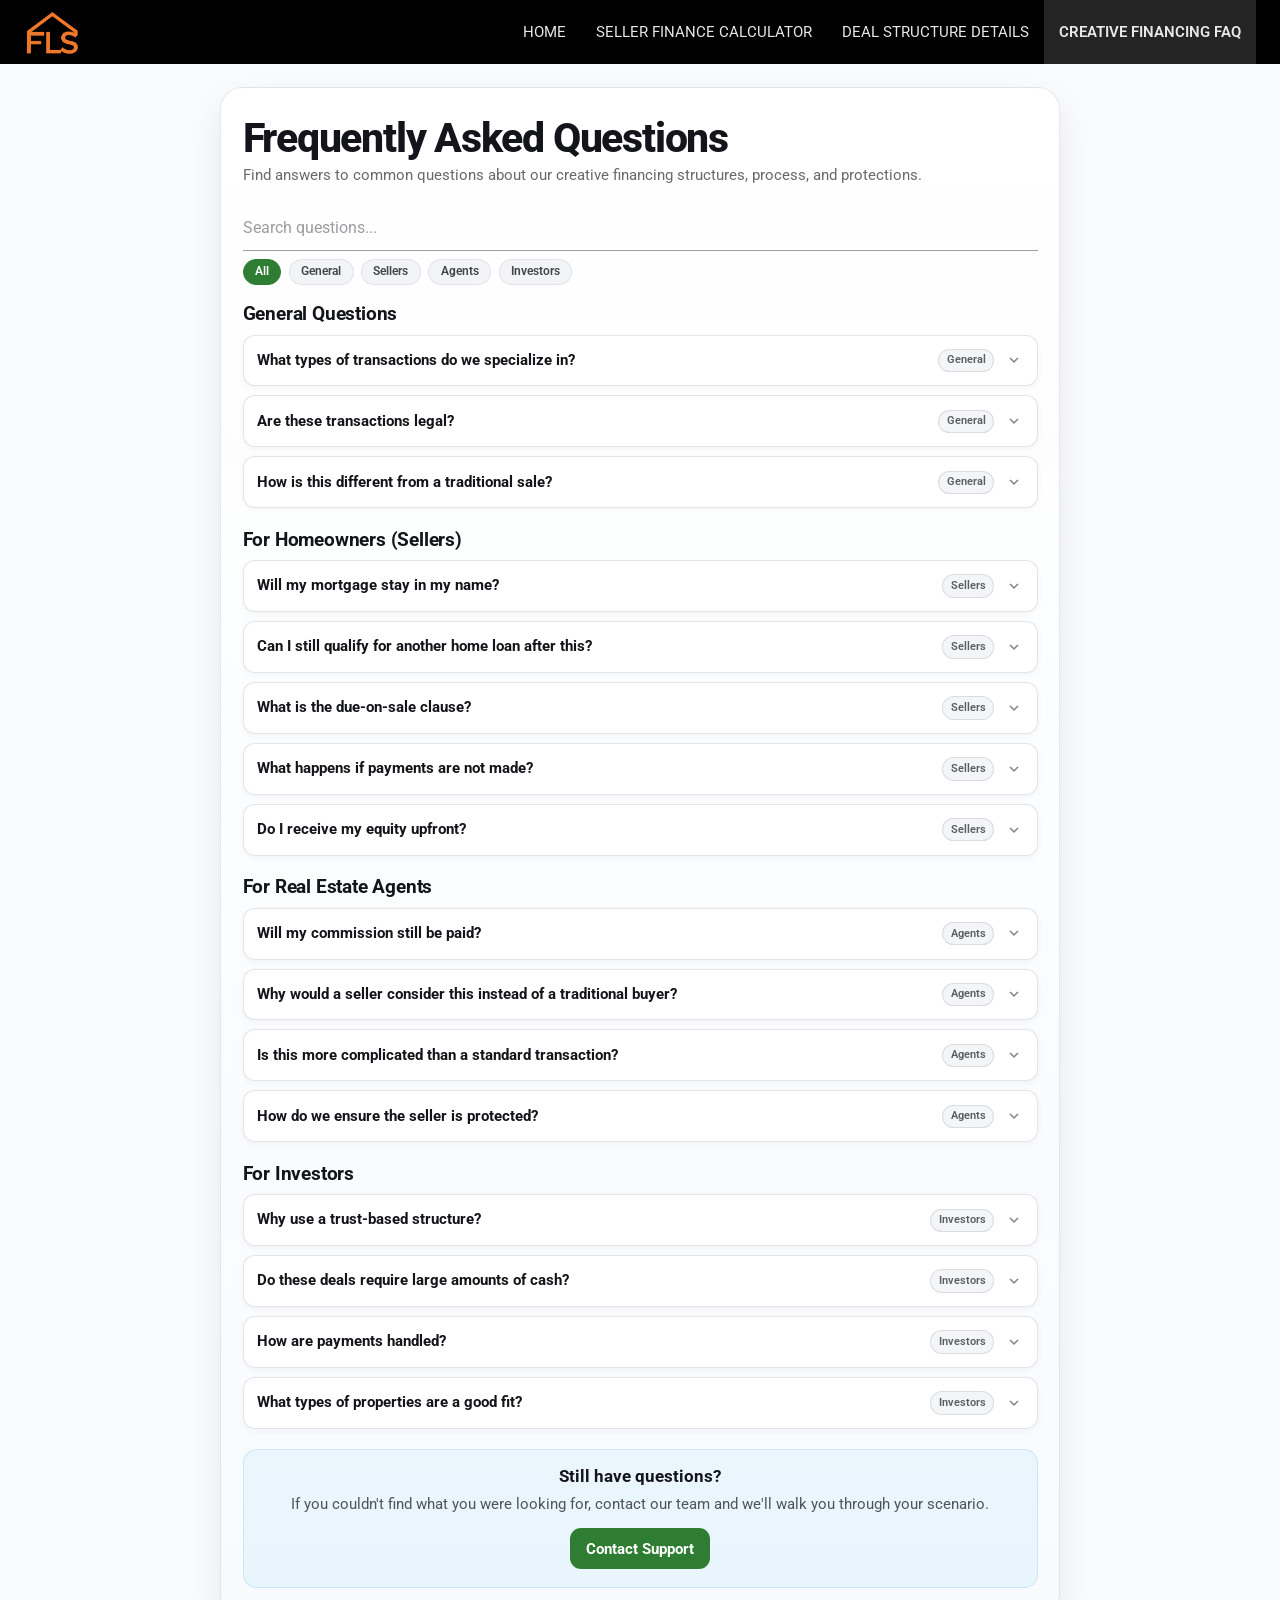
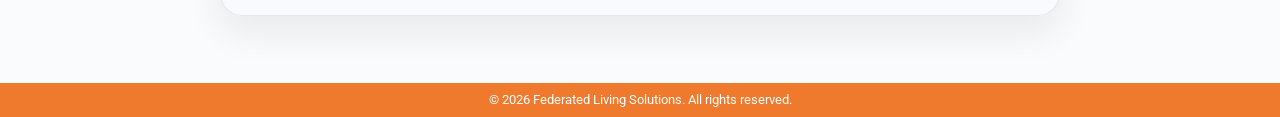
==== commit 66496191: "nick feedback" ====
--- a/creative-financing-faq.html
+++ b/creative-financing-faq.html
@@ -64,7 +64,7 @@
 
           <details class="faq-item" data-tag="General">
             <summary>
-              <span class="faq-question">What types of transactions do you specialize in?</span>
+              <span class="faq-question">What types of transactions do we specialize in?</span>
               <span class="faq-tag">General</span>
             </summary>
             <div class="faq-answer">
@@ -145,7 +145,7 @@
             </summary>
             <div class="faq-answer">
               Agreements clearly define responsibilities and protections. As with any transaction, risk exists. Our
-              structures are designed to mitigate it through documentation and controls. If a payment is missed, a deed
+              structures are designed to mitigate them through documentation and controls. If a payment is missed, a deed
               in lieu of foreclosure can be used based on the governing agreement.
             </div>
           </details>
@@ -200,7 +200,7 @@
 
           <details class="faq-item" data-tag="Agents">
             <summary>
-              <span class="faq-question">How do you ensure the seller is protected?</span>
+              <span class="faq-question">How do we ensure the seller is protected?</span>
               <span class="faq-tag">Agents</span>
             </summary>
             <div class="faq-answer">
--- a/style.css
+++ b/style.css
@@ -895,7 +895,11 @@
   border: 1px solid rgba(26, 45, 74, 0.14);
   border-radius: 10px;
   margin-bottom: 0.65rem;
-  padding: 0.1rem 0.85rem 0.85rem;
+  padding: 0.1rem 0.85rem 0.15rem;
+}
+
+.sf-calc-expander[open] {
+  padding-bottom: 0.85rem;
 }
 
 .sf-calc-expander:last-child {
@@ -1086,6 +1090,16 @@
 }
 
 .sf-calc-field input.sf-calc-input--invalid {
+  border-color: #c62828;
+  box-shadow: 0 0 0 3px rgba(198, 40, 40, 0.15);
+}
+
+.sf-calc-field .sf-calc-input-with-prefix input.sf-calc-input--invalid {
+  border-color: transparent;
+  box-shadow: none;
+}
+
+.sf-calc-field .sf-calc-input-with-prefix:has(input.sf-calc-input--invalid) {
   border-color: #c62828;
   box-shadow: 0 0 0 3px rgba(198, 40, 40, 0.15);
 }
@@ -1107,37 +1121,86 @@
 }
 
 .sf-calc-input-with-prefix {
-  position: relative;
+  display: flex;
+  align-items: stretch;
+  padding: 0;
+  border: 1px solid rgba(26, 45, 74, 0.2);
+  border-radius: 10px;
+  background: #fff;
+  box-sizing: border-box;
+  transition: border-color 0.15s ease, box-shadow 0.15s ease;
 }
 
 .sf-calc-input-prefix {
-  position: absolute;
-  top: 50%;
-  left: 0.75rem;
-  transform: translateY(-50%);
-  font-size: 0.95rem;
+  display: flex;
+  align-items: center;
+  flex: 0 0 auto;
+  padding-left: 0.75rem;
+  font-size: 0.9375rem;
   font-weight: 600;
-  color: rgba(20, 21, 26, 0.6);
+  line-height: 1.2;
+  color: rgba(20, 21, 26, 0.55);
   pointer-events: none;
-  z-index: 1;
+  user-select: none;
 }
 
 .sf-calc-input-with-prefix input[type='number'],
 .sf-calc-input-with-prefix input[type='text'] {
-  padding-left: 1.65rem;
+  flex: 1 1 auto;
+  min-width: 0;
+  width: auto;
+  border: 0;
+  border-radius: 0 10px 10px 0;
+  padding-top: 0.65rem;
+  padding-bottom: 0.65rem;
+  padding-left: 0.2rem;
+  padding-right: 0.75rem;
+  box-shadow: none;
+}
+
+/* Single orange focus ring; Materialize adds a teal bottom bar via box-shadow on inputs. */
+.sf-calc-input-with-prefix:focus-within {
+  outline: 2px solid var(--primary);
+  outline-offset: 2px;
+  border-color: rgba(26, 45, 74, 0.2);
+  box-shadow: none;
+}
+
+.sf-calc-field .sf-calc-input-with-prefix input[type='number'].sf-calc-input--invalid:focus,
+.sf-calc-field .sf-calc-input-with-prefix input[type='text'].sf-calc-input--invalid:focus {
+  border-color: transparent;
+  box-shadow: none !important;
+}
+
+.sf-calc-field .sf-calc-input-with-prefix:has(input.sf-calc-input--invalid):focus-within {
+  outline: 2px solid #c62828;
+  outline-offset: 2px;
+  border-color: #c62828;
+  box-shadow: none;
 }
 
 .sf-calc-field input[type='number']:focus,
 .sf-calc-field input[type='text']:focus {
+  outline: 2px solid var(--primary);
+  outline-offset: 2px;
+  border: 1px solid rgba(26, 45, 74, 0.2) !important;
+  box-shadow: none !important;
+}
+
+.sf-calc-field .sf-calc-input-with-prefix input[type='number']:focus,
+.sf-calc-field .sf-calc-input-with-prefix input[type='text']:focus {
   outline: none;
-  border-color: var(--primary);
-  box-shadow: 0 0 0 3px var(--primary-light);
+  border-color: transparent !important;
+  border-bottom: none !important;
+  box-shadow: none !important;
 }
 
 .sf-calc-field input[type='number'].sf-calc-input--invalid:focus,
 .sf-calc-field input[type='text'].sf-calc-input--invalid:focus {
-  border-color: #c62828;
-  box-shadow: 0 0 0 3px rgba(198, 40, 40, 0.2);
+  outline: 2px solid #c62828;
+  outline-offset: 2px;
+  border: 1px solid rgba(26, 45, 74, 0.2) !important;
+  box-shadow: none !important;
 }
 
 .sf-calc-checkbox-field {
